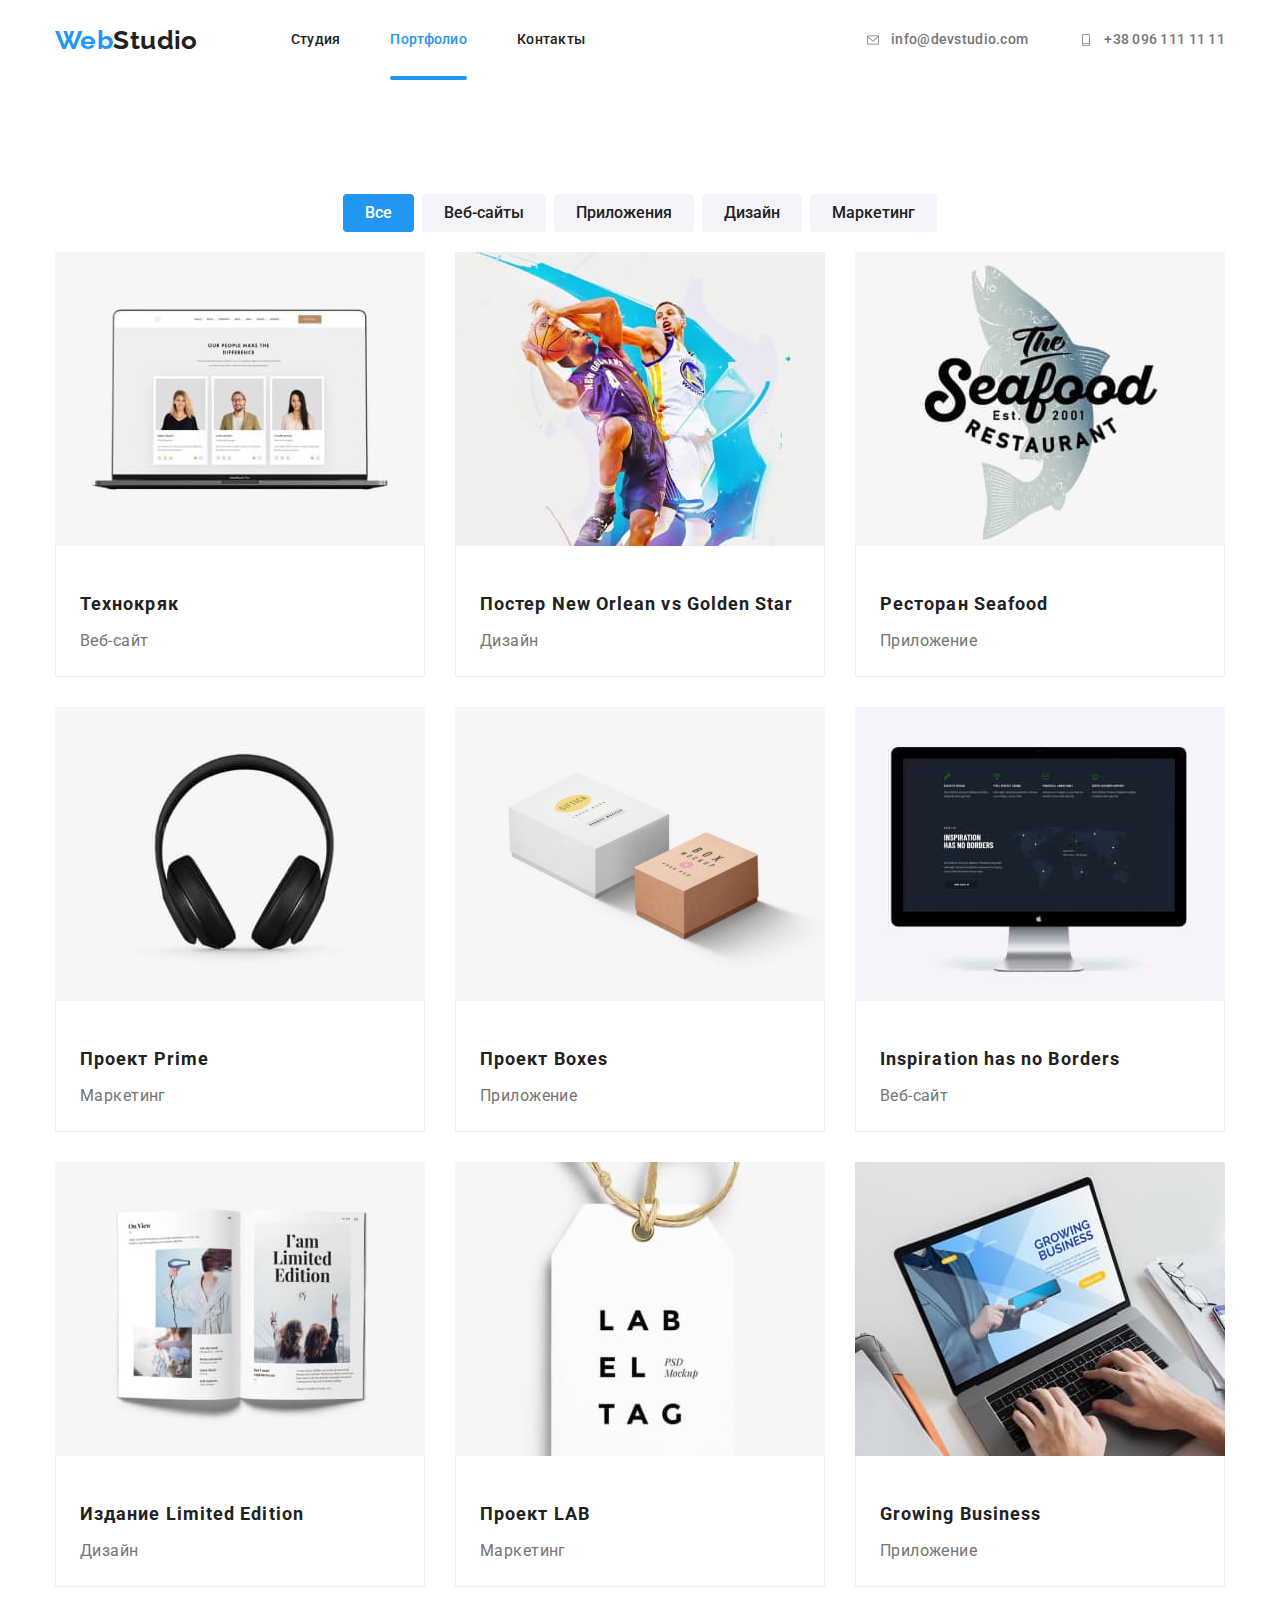
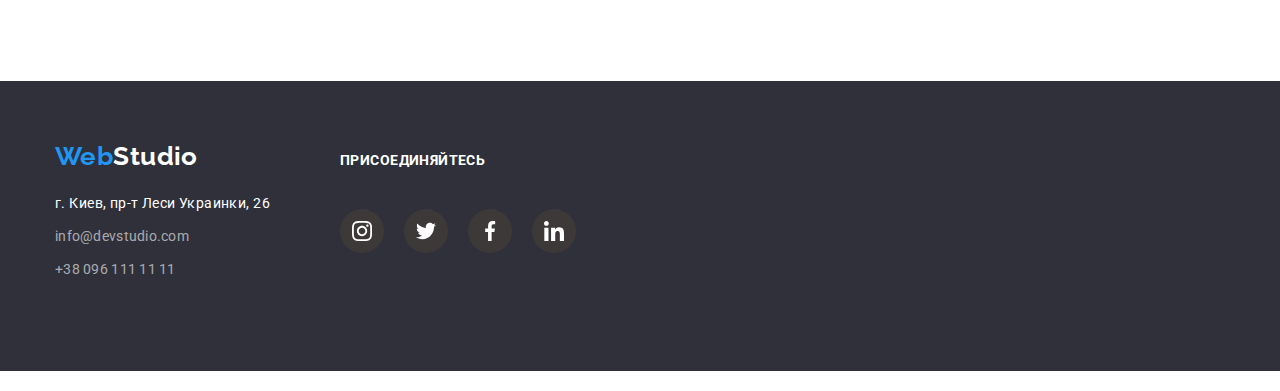
==== portfolio.html @ 8112ef8c "6 дз" ====
<!DOCTYPE html>
<html lang="en">
<head>
    <meta charset="UTF-8">
    <meta http-equiv="X-UA-Compatible" content="IE=edge">
    <meta name="viewport" content="width=device-width, initial-scale=1.0">
    <title>portfolio</title>
    <link href="https://fonts.googleapis.com/css2?family=Raleway:wght@700&family=Roboto:wght@400;500;700;900&display=swap" rel="stylesheet">
    <link rel="stylesheet" href="https://cdnjs.cloudflare.com/ajax/libs/modern-normalize/1.1.0/modern-normalize.min.css">
    <link rel="stylesheet" href="css/style.css">
</head>
<body>
    <header class="header">
        <div class="container">
        <nav class="header-nav main">
            <a class="logo link" href="./index.html">
                <span class="accent">Web</span>Studio</a>
    
            <ul class="nav-list list">
                <li class="header-item"><a class="nav-link link" href="./index.html">Студия</a></li>
                <li class="header-item"><a class="nav-link link current" href="./portfolio.html">Портфолио</a></li>
                <li class="header-item"><a class="nav-link link" href="">Контакты</a></li>
            </ul>
        </nav>

       
        <ul class="contacts-list list">
            <li class="header-item">
                <a class="contact-link link" href="mailto:info@devstudio.com">
                     <svg class="header-icon" width="16" height="12">
                        <use href="./images/icons.svg#icon-email-1"></use>
                    </svg>
                    info@devstudio.com</a></li>
            <li class="header-item">
                <a class="contact-link link" href="tel:+380961111111">
                     <svg class="header-icon" width="16" height="12">
                        <use href="./images/icons.svg#icon-mobile-2" ></use>
                    </svg>
                    +38 096 111 11 11</a></li>
        </ul>
        </div> 
        
        </header>
        <main>
            <section class="section portfolio">
                <div class="container"> 
                <h1 class="visually-hidden">Портфолио</h1>
                <ul class="btn-list list">
                    <li class="portfolio-item"><button class="portfolio-btn current" type="button">Все</button></li>
                    <li class="portfolio-item"><button class="portfolio-btn" type="button">Веб-сайты</button></li>
                    <li class="portfolio-item"><button class="portfolio-btn" type="button">Приложения</button></li>
                    <li class="portfolio-item"><button class="portfolio-btn" type="button">Дизайн</button></li>
                    <li class="portfolio-item"><button class="portfolio-btn" type="button">Маркетинг</button></li>
                </ul>
                <ul class="card-list list">
                    <li class="card-item">
                        <a class="link" href="">
                            <div class="card-top">
                        <img src="./images/portfolio/portfolio-1.jpg" alt="Веб-сайт" width="370" /></a>
                        <p class="card-top-text">
                            Ресурс предлагает комплексные предложения с разным уровнем 
                            функционала и сервисов. 
                            Все это позволит посетителю получить исчерпывающие сведения <br />о компании или частном лице.
                        </p>
                    </div> 
                        <div class="thumbs">
                        <h2 class="card-title">Технокряк</h2>
                        <p class="card-desc">Веб-сайт</p>  
                    </div>    
                                    
                    </li>
                    <li class="card-item">
                        <div class="card-top">
                        <a class="link" href="">
                        <img src="./images/portfolio/portfolio-2.jpg" alt="Дизайн" width="370" /></a>
                        <p class="card-top-text">
                            Ресурс предлагает комплексные предложения с разным уровнем 
                            функционала и сервисов. 
                            Все это позволит посетителю получить исчерпывающие сведения <br />о компании или частном лице.
                        </p>
                    </div> 
                        <div class="thumbs">
                        <h2 class="card-title">Постер New Orlean vs Golden Star</h2>
                        <p class="card-desc">Дизайн</p>  
                    </div>

                    </li>
                    <li class="card-item">
                        <div class="card-top">
                        <a class="link" href="">
                        <img src="./images/portfolio/portfolio-3.jpg" alt="Приложение" width="370" /></a>
                        <p class="card-top-text">
                            Ресурс предлагает комплексные предложения с разным уровнем 
                            функционала и сервисов. 
                            Все это позволит посетителю получить исчерпывающие сведения <br />о компании или частном лице.
                        </p>
                    </div> 
                        <div class="thumbs">
                        <h2 class="card-title">Ресторан Seafood</h2>
                        <p class="card-desc">Приложение</p>  
                    </div>
                    </li>
                    <li class="card-item">
                        <div class="card-top">
                        <a class="link" href="">
                        <img src="./images/portfolio/portfolio-4.jpg" alt="Маркетинг" width="370" /></a>
                        <p class="card-top-text">
                            Ресурс предлагает комплексные предложения с разным уровнем 
                            функционала и сервисов. 
                            Все это позволит посетителю получить исчерпывающие сведения <br />о компании или частном лице.
                        </p>
                    </div> 
                        <div class="thumbs">
                        <h2 class="card-title">Проект Prime</h2>
                        <p class="card-desc">Маркетинг</p>  
                    </div>
                    </li>
                    <li class="card-item">
                        <div class="card-top">
                        <a class="link" href="">
                        <img src="./images/portfolio/portfolio-5.jpg" alt="Приложение" width="370" /></a>
                        <p class="card-top-text">
                            Ресурс предлагает комплексные предложения с разным уровнем 
                            функционала и сервисов. 
                            Все это позволит посетителю получить исчерпывающие сведения <br />о компании или частном лице.
                        </p>
                    </div> 
                        <div class="thumbs">
                        <h2 class="card-title">Проект Boxes</h2>
                        <p class="card-desc">Приложение</p>  
                    </div>
                    </li>
                    <li class="card-item">
                        <div class="card-top">
                        <a class="link" href="">
                        <img src="./images/portfolio/portfolio-6.jpg" alt="Веб-сайт" width="370" /></a>
                        <p class="card-top-text">
                            Ресурс предлагает комплексные предложения с разным уровнем 
                            функционала и сервисов. 
                            Все это позволит посетителю получить исчерпывающие сведения <br />о компании или частном лице.
                        </p>
                    </div> 
                        <div class="thumbs">
                        <h2 class="card-title">Inspiration has no Borders</h2>
                        <p class="card-desc">Веб-сайт</p>  
                    </div>
                    </li>
                    <li class="card-item">
                        <div class="card-top">
                        <a class="link" href="">
                        <img src="./images/portfolio/portfolio-7.jpg" alt="Дизайн" width="370" /></a>
                        <p class="card-top-text">
                            Ресурс предлагает комплексные предложения с разным уровнем 
                            функционала и сервисов. 
                            Все это позволит посетителю получить исчерпывающие сведения <br />о компании или частном лице.
                        </p>
                    </div> 
                        <div class="thumbs">
                        <h2 class="card-title">Издание Limited Edition</h2>
                        <p class="card-desc">Дизайн</p>  
                    </div>
                    </li>
                    <li class="card-item">
                        <div class="card-top">
                        <a class="link" href="">
                        <img src="./images/portfolio/portfolio-8.jpg" alt="Маркетинг" width="370" /></a>
                        <p class="card-top-text">
                            Ресурс предлагает комплексные предложения с разным уровнем 
                            функционала и сервисов. 
                            Все это позволит посетителю получить исчерпывающие сведения <br />о компании или частном лице.
                        </p>
                    </div> 
                        <div class="thumbs">
                        <h2 class="card-title">Проект LAB</h2>
                        <p class="card-desc">Маркетинг</p>  
                    </div>    
                    </li>
                    <li class="card-item">
                        <div class="card-top">
                        <a class="link" href="">
                        <img src="./images/portfolio/portfolio-9.jpg" alt="Приложение" width="370" /></a>
                        <p class="card-top-text">
                            Ресурс предлагает комплексные предложения с разным уровнем 
                            функционала и сервисов. 
                            Все это позволит посетителю получить исчерпывающие сведения <br />о компании или частном лице.
                        </p>
                    </div> 
                        <div class="thumbs">
                        <h2 class="card-title">Growing Business</h2>
                        <p class="card-desc">Приложение</p>  
                    </div>
                    </li>
                </ul>
                </div>
            </section>
        </main>
        <footer class="footer">
    
            <div class="footer-container">
                <div class="footer-flex">
            <a class="logo link" href="/">
                <span class="accent">Web</span>Studio</a>
            <ul class="footer-list list">
                <li class="adress-item">
                    <a class="adress-link link" href="https://goo.gl/maps/D3uRbkzvZpGUqhTm6" target="_blank" rel="noopener noreferrer">г. Киев, пр-т Леси Украинки, 26</a>
                </li>
                <li class="adress-item">
                    <a class="contact-link link list" href="mailto:info@devstudio.com">info@devstudio.com</a>
                </li>
                <li class="adress-item">
                    <a class="contact-link link list" href="tel:+380961111111">+38 096 111 11 11</a>
                </li>
            </ul>
        </div>
        <div class="footer-soc">
            <h2 class="footer-title">присоединяйтесь</h2>
            <ul class="footer-soc-list list">
                <li class="footer-soc-item">
                    <a href="" class="footer-soc-link">
                        <svg class="footer-soc-icon" width="20" height="20">
                            <use href="./images/icons.svg#icon-instagram-1"></use> 
                            </svg> 
                </li>
                <li class="footer-soc-item">
                    <a href="" class="footer-soc-link">
                        <svg class="footer-soc-icon" width="20" height="20">
                            <use href="./images/icons.svg#icon-twitter-2"></use> 
                            </svg>
                </li>
                <li class="footer-soc-item">
                    <a href="" class="footer-soc-link">
                        <svg class="footer-soc-icon" width="20" height="20">
                            <use href="./images/icons.svg#icon-facebook-3"></use> 
                            </svg>
                </li>
                <li class="footer-soc-item">
                    <a href="" class="footer-soc-link">
                        <svg class="footer-soc-icon" width="20" height="20">
                            <use href="./images/icons.svg#icon-linkedin-4"></use> 
                            </svg>
                </li>
            </ul>
        
        </div>
    </div>
        </footer>
</body>

</html>
---- css/style.css ----
:root {
    --primary-text-color: #757575;
    --secondary-text-color: #212121;
    --primary-white-color: #ffffff;
    --accent-color: #2196F3;
    --secondary-font-family: "Raleway", sans-serif;
    --primary-font-family: "Roboto", sans-serif;

}

html {
    box-sizing: border-box;
}

*,
*::before,
*::after {
    box-sizing: inherit;
}

body {
 font-family: var(--primary-font-family);
 color: var(--primary-text-color);
 background-color: var(--primay-white-color);
 font-size: 14px;
 letter-spacing: 0.03em;
}

.link  { 
    list-style: none;
    padding-left: 0;
    margin: 0;
    text-decoration: none;
}

.list { 
    list-style: none;
    padding-left: 0;
    margin: 0;
    padding: 0px;
}

.section {
    padding: 94px 0;
}

.container {
    margin-left: auto;
    margin-right: auto;
    padding-left: 15px;
    padding-right: 15px;
    width: 1200px;
    
}

h1, h2, h3, h4, h5, h6, p { 
    margin-top: 0;
    margin-bottom: 0px;
}

.img { 
    display: block;
    max-width: 100%;
    height: auto;
}

.adress { 
    font-style: normal;
}

.visually-hidden {
    position: absolute;
    width: 1px;
    height: 1px;
    margin: -1px;
    border: 0;
    padding: 0;
    
    white-space: nowrap;
    clip-path: inset(100%);
    clip: rect(0 0 0 0);
    overflow: hidden;
  }

.hero-title {
font-size: 36px;
line-height: 1.16;
text-align: center;
color: var(--secondary-text-color);

}

.section-title {
font-size: 36px;
line-height: 1.16;
text-align: center;
color: var(--secondary-text-color);

}

/* logo webstudio */
.logo {
font-family: var(--secondary-font-family);    
font-size: 26px;
line-height: 1.19;
color: var(--secondary-text-color);
font-weight: 700;
}

.logo.link {
    margin-right: 93px;
    
}

.accent { 
    color: var(--accent-color);
}

/* ссылки студия,портфолио,контакты,*/

.nav-link,
.contact-link {
padding-top: 32px;
padding-bottom: 32px;
display: block;

font-weight: 500;
line-height: 1.14;
letter-spacing: 0.02em;
color: var(--secondary-text-color);

transition-property: color;
transition-duration: 250ms;
transition-timing-function: cubic-bezier(0.4, 0, 0.2, 1);
}

.nav-link:hover,
.nav-link:focus,
.contact-link:hover,
.contact-link:focus,
.current {
color: var(--accent-color);
}

.nav-link.current {
    position: relative;
}

.nav-link.current::after {
    position: absolute;
    content: "";
    width: 100%;
    height: 4px;
    background: var(--accent-color);
    border-radius: 2px;
    display: block;
    bottom: 0px;
}



.header-item:not(:last-child) {
    margin-right: 50px;
}

.header-nav.main {
    display: flex;
    align-items: center;
}

.nav-list,
.contacts-list {
    display: flex;
align-items: center;
}

.contacts-list {
    margin-left: auto;
}

.header .container {
    display: flex;
    align-items: center;

}



/* емейл,телефон */

.contact-link {
color: var(--primary-text-color);
display: flex;
align-items: center;
}



.header-item .list {
    padding: 0px;
    margin-left: 0px;
}

.header-icon {
    fill: currentColor;
    margin-right: 10px;
}



/* button hero*/

.button {
    display: inline-block;
    border-radius: 4px;
    padding: 10px 32px;
    min-width: 200px;
    border: 1px solid transparent;
    align-items: center;
    margin-bottom: 20px;
    background: var(--accent-color);
    color: var(--primary-white-color);
    cursor: pointer;
}

/* HERO */

.hero {
    background: #2F303A;
    text-align: center;
    padding: 200px 0px;
    background-image: linear-gradient(rgba(47, 48, 58, 0.4),rgba(47, 48, 58, 0.4)), url(../images/people1.jpg);
    background-repeat: no-repeat;
    background-position: center;
    background-size: cover;
    max-width: 1600px;
    margin: 0 auto;
}



.hero-title {
margin-top: 0px;
margin-bottom: 30px;
text-transform: uppercase;

max-width: 650px;
margin-left: auto;
margin-right: auto;
font-size: 44px;
line-height: 1.36;
letter-spacing: 0.06em;
color: #ffffff;
}

/* секция  about */


.about-subtitle {
    margin-bottom: 10px;
margin-top: 0px;

font-size: 14px;
line-height: 1.14;
color: var(--secondary-text-color);
font-weight: 700;
text-transform: uppercase;
}

.about-list {
    
    margin-top: 0px;
    margin-bottom: 0px;
    display: flex;
    align-items: center;
    justify-content: space-between;
}

.about-description {
   line-height: 1.71;
}

.about-item {
   width: 270px;
 
}

.about-soc-list {
    width: 100%;
    height: 120px;
    background-color: #F5F4FA;
    border-radius: 4px;
    margin-bottom: 30px;
    display: flex;
    align-items: center;
    justify-content: center;

}


/* work */

.work {
  padding-top: 0px;
  }

.section-title {

    margin-bottom: 50px;
    
}

.work-list {
    align-items: center;
    justify-content: space-between;


}  
/*-------- */
.work-fon {
    display: flex;
    align-items: center;
    justify-content: space-between;
}

.work-item {
position: relative;
font-weight: 700;
font-size: 14px;
line-height: 1.14;
text-transform: uppercase;
color: #FFFFFF;
}

.work-text {
    position: absolute;
    bottom: 0;
    width: 370px;
    height: 70px;
    display: flex;
    align-items: center;
    justify-content: center;
    
    background: rgba(47, 48, 58, 0.8);
}
/* ------ */


/* секция наша команда */

.team {
    margin-top: 0px;
    margin-bottom: 0px;

    background: #F5F4FA;
}

.team-section {
    margin-top: 0px;
    margin-bottom: 50px;
}

.team-subtitle {
font-size: 16px;
line-height: 1.18;
letter-spacing: 0.03em;
font-weight: 500;
margin-bottom: 10px;


color: var(--secondary-text-color)
}


.team-list {
    display: flex;
    align-items: center;
    justify-content: space-between;
    
}

.team-item {
    background-color: var(--primary-white-color);
    box-shadow: 0px 1px 3px rgba(0, 0, 0, 0.12), 0px 1px 1px rgba(0, 0, 0, 0.14), 0px 2px 1px rgba(0, 0, 0, 0.2);
    border-radius: 0px 0px 4px 4px;
}

.thumb{
    padding: 30px 32px;
    text-align: center;
}

.team-soc-list {
    display: flex;
    justify-content: center;

}

.team-soc-item {
    width: 44px;
    height: 44px;
    margin-top: 16px;
    
}

.team-soc-item + .team-soc-item {
    margin-left: 10px;

}

.team-soc-link {
    width: 100%;
    height: 100%;
    background-color:FFFFFF;
    display: flex;
    align-items: center;
    justify-content: center;
    border-radius: 50%;

    transition-property: background-color;
    transition-duration: 250ms;
    transition-timing-function: cubic-bezier(0.4, 0, 0.2, 1);
    
}

.team-soc-icon {
    fill: #AFB1B8;
}

.team-soc-link:hover {
background-color: var(--accent-color);

}

.team-soc-link:hover .team-soc-icon {
fill: #F5F4FA;
}

/* customers */

.customers {
    margin-top: 0px;
    margin-bottom: 0px;

    background-color: var(--primary-white-color)

   
}

.customers-list-item {
    width: 170px;
    height: 92px;

     
}


.customers-list-item + .customers-list-item{
margin-left: 30px;

}

.customers-list-link {
width: 100%;
height: 100%;
background-color: #FFFFFF;;
display: flex;
align-items: center;
justify-content: center;
border: 1px solid #AFB1B8;
border-radius: 4px;

}

.customers-list-item:hover {
    color: var(--accent-color);
    border: 1px solid var(--accent-color);
    border-radius: 4px;
}

.customers-list-item:hover .customers-list-icon {
    fill: var(--accent-color);
}

.customers-list-icon {
    fill:  #AFB1B8;

    transition-property: fill;
    transition-duration: 250ms;
    transition-timing-function: cubic-bezier(0.4, 0, 0.2, 1);
}


.customers-list{
    display: flex;
    align-items: center;
    justify-content: space-between;

}

/* footer */

.footer {
background: #2F303A;


}

.footer-container {
    margin: auto;
    width: 1200px;
    padding: 60px 15px;
}

.adress-item {
    margin-bottom: 9px;
}

.footer .logo {
color: var(--primary-white-color);
margin-right: 0px;
margin-bottom: 20px;
display: block;

}

.adress-link {
font-size: 14px;
line-height: 1.71;
color: var(--primary-white-color);
}



.footer-item:not(:last-child){
    margin-bottom: 10px;
}



.footer .contact-link {
color:rgba(255, 255, 255, 0.6);
font-weight: 400;
line-height: 1.71;
padding: 0px;
}


.nav-link:hover,
.nav-link:focus,
.contact-link:hover,
.contact-link:focus,
.current {
    color: var(--accent-color);
}


.footer-container {
    display: flex;
    flex-direction: row;
    align-items: baseline;
    

}

.footer-soc {
    margin-left: 70px;
}

.footer-title {
    color: #ffffff;
    margin-bottom: 20px;
    justify-content:center;
    font-family: 'Roboto';
    font-style: normal;
    font-weight: 700;
    font-size: 14px;
    line-height: 1.14;
    letter-spacing: 0.03em;
    text-transform: uppercase;

}

.footer-soc-list {
    display: flex;
    justify-content: center;
    align-items: center;
    margin-top: 20px;
}

.footer-soc-item {
    width: 44px;
    height: 44px;
    margin-top: 20px;
    border-radius: 50%;
    background-color:#3d3939;
    display: flex;
    justify-content: center;
    align-items: center;
    padding: 20px;

    transition-property: background-color;
    transition-duration: 250ms;
    transition-timing-function: cubic-bezier(0.4, 0, 0.2, 1);
}

.footer-soc-item + .footer-soc-item {
    margin-left: 10px;

}

.footer-soc-link {
    width: 20px;
    height: 20px;
    fill: #FFFFFF;
    display: flex;
    justify-content: center;
    align-items: center;
    
}


.footer-soc-item:hover {
    background-color: var(--accent-color);
}

.footer-soc-item:hover .footer-soc-icon {
    fill: #F5F4FA;
    }
    

/* ПОРТФОЛИО */

.portfolio-btn {

font-family: 'Roboto';
font-weight: 500;
font-size: 16px;
line-height: 1.62;


background-color: #F5F4FA;
border-radius: 4px;

color: var(--secondary-text-color);
cursor: pointer;
border: none;
padding: 6px 22px;

transition-property: background-color, color;
transition-duration: 250ms;
transition-timing-function: cubic-bezier(0.4, 0, 0.2, 1);

}

.portfolio-btn:hover,
.portfolio-btn:focus {
    background-color: var(--accent-color);
    color: var(--primary-white-color);
}

.portfolio-btn.current {
    background-color: var(--accent-color);
    color: var(--primary-white-color);
}

.portfolio-item:not(:last-child){
    margin-right: 8px;
}



.btn-list {
    display: flex;
    justify-content: center;
    padding: 20px;
    
}

img{
    display: block;
    
}

.card-list {
    display: flex;
    flex-wrap: wrap;
    margin-right: -30px;
    margin-bottom: -30px;
    }

.card-item {
    margin-right: 30px;
    margin-bottom: 30px;
    width: 370px;
    width: calc((100% - 90px) / 3);
    background-color: #ffffff;

    transition-property:  box-shadow;
    transition-duration: 250ms;
    transition-timing-function: cubic-bezier(0.4, 0, 0.2, 1);
    
    }

.card-item:hover {
  box-shadow: 0px 1px 1px rgba(0, 0, 0, 0.12), 0px 4px 4px rgba(0, 0, 0, 0.06), 1px 4px 6px rgba(0, 0, 0, 0.16);
  cursor: pointer;
    }

    /* анимация карточек */

    .card-top {
       position: relative;
       overflow: hidden;
       
    }

    .card-top:hover {
        box-shadow: 0px 1px 1px rgba(0, 0, 0, 0.12), 0px 4px 4px rgba(0, 0, 0, 0.06), 1px 4px 6px rgba(0, 0, 0, 0.16);
    }

.card-top-text {
    position: absolute;
width: 100%;
height: 100%;
top: 0;
left: 0;
font-size: 18px;
line-height: 1.56;
color: var(--primary-white-color);
padding: 63px 24px;
background: rgba(33, 150, 243, 0.9);
transform: translateY(100%);
transition: 250ms;

}

.card-item:hover .card-top-text {
    transform: translate(0);
}

    /* -------- */

    .thumbs {
    padding: 20px 24px;
    text-align: left;
    width: 370px;
    border-left:  1px solid #EEEEEE;
    border-right: 1px solid #EEEEEE; 
    border-bottom:  1px solid #EEEEEE;
    }

.card-title {
    margin-top: 20px;
    margin-bottom: 0px;
    padding: 0px;
    

    font-size: 18px;
    line-height: 2;
    letter-spacing: 0.06em;
    color: var(--secondary-text-color);
}

.card-desc {
    margin-top: 4px;
    margin-bottom: 0px;
    padding: 0px;

    font-size: 16px;
    line-height: 1.88;
    color: var(--primary-text-color);
}


/* M O D A L */

.backdrop {
    position: fixed;
    top: 0;
    width: 100vw;
    height: 100vh;
    background-color: rgba(0, 0, 0, 0.2);
    transition: opacity 250ms, translate 250ms;
}

.modal {
position: absolute;
top: 50%;
left: 50%;
transform: translate(-50%, -50%);
width: 528px;
min-height: 581px;
background: #FFFFFF;
box-shadow: 0px 1px 3px rgba(0, 0, 0, 0.12), 0px 1px 1px rgba(0, 0, 0, 0.14), 0px 2px 1px rgba(0, 0, 0, 0.2);
border-radius: 4px;
}

.modal-button-icon {
    display: flex;
    align-items: center;
    justify-content: center;
    width: 30px;
    height: 30px;
    border-radius: 50%;
    background: #FFFFFF;
    border: 1px solid rgba(0, 0, 0, 0.1);
    position: absolute;
    top: 8px;
    right: 8px;
    cursor: pointer;
}

.is-hidden {
    visibility: hidden;
    opacity: 0;
    pointer-events: none;
}
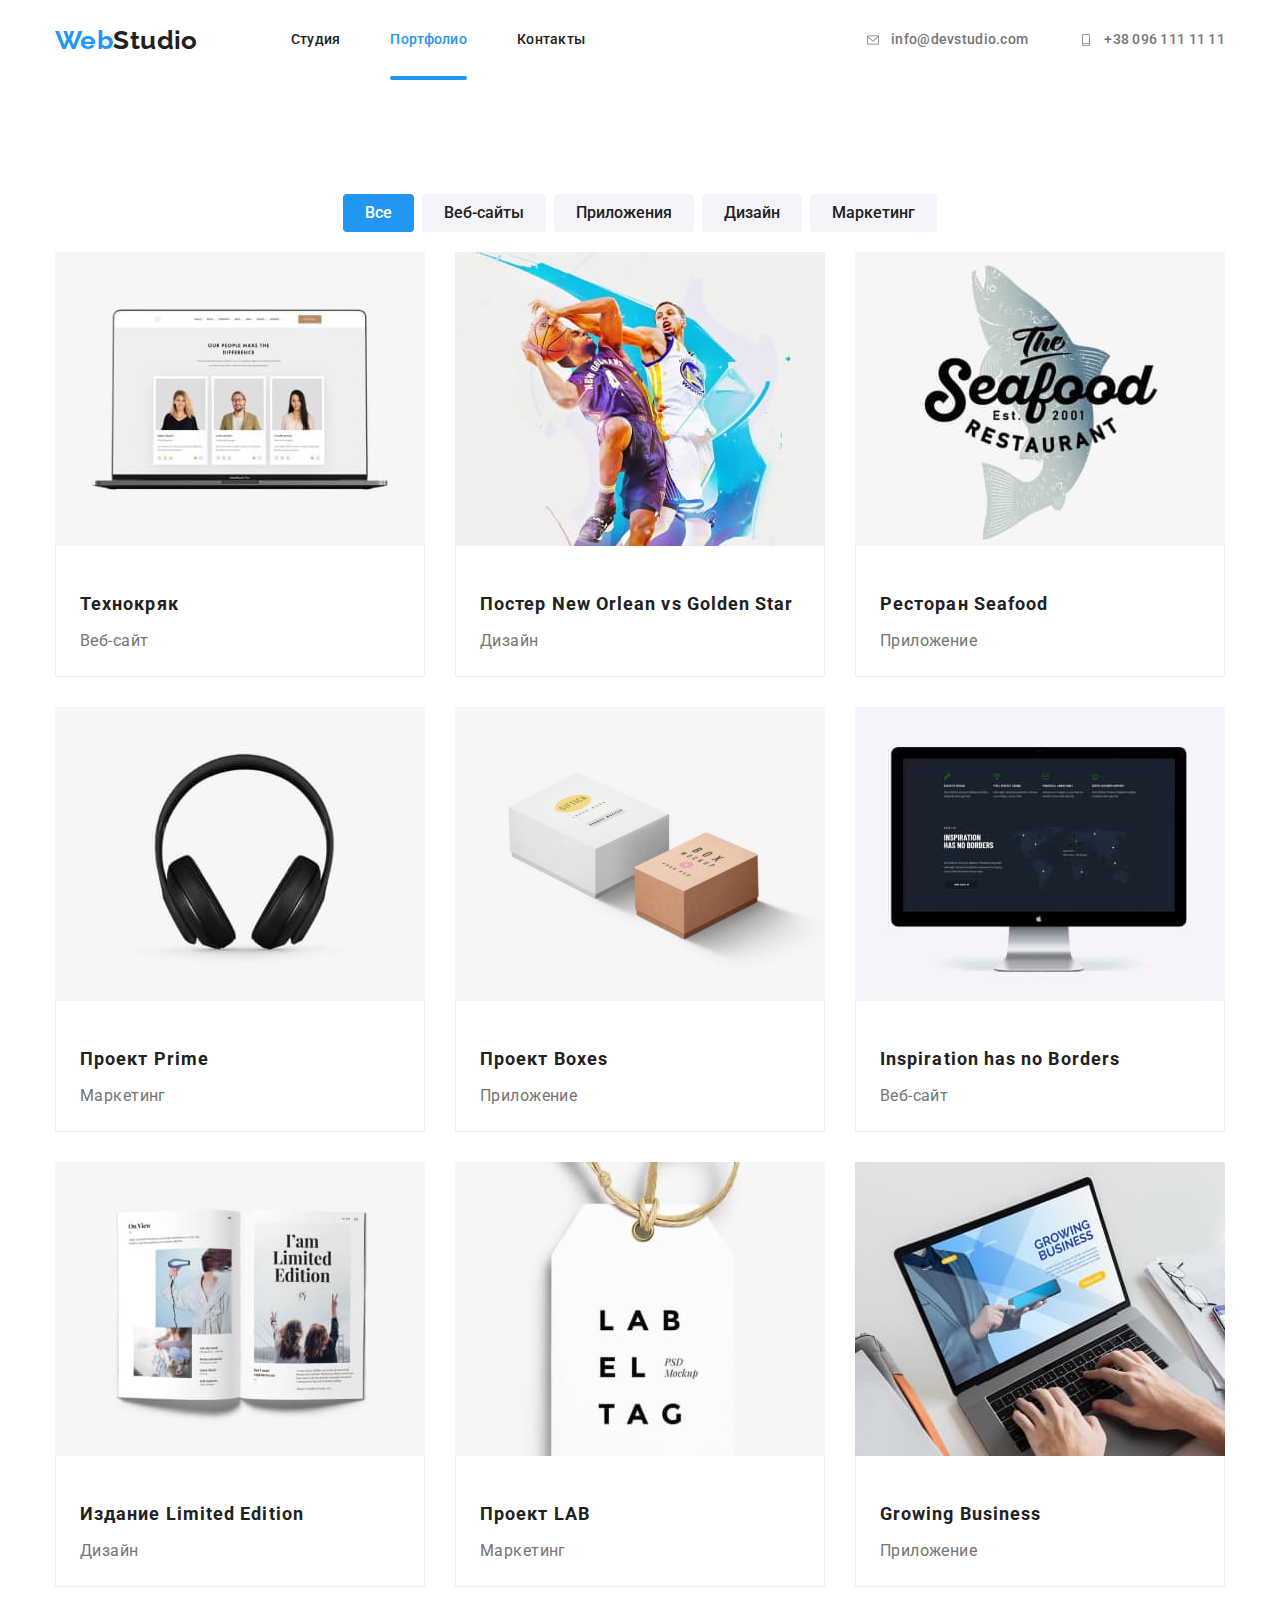
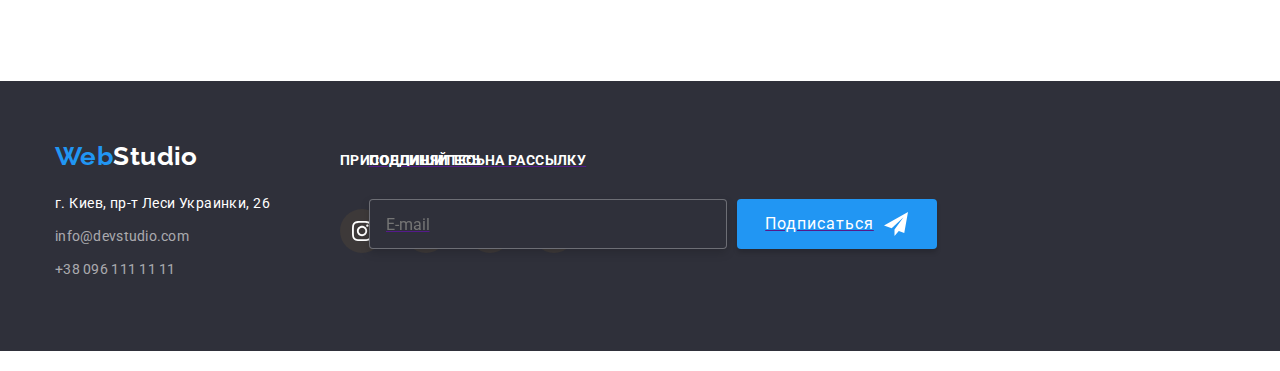
==== commit 94231b6a: "олирои" ====
--- a/portfolio.html
+++ b/portfolio.html
@@ -242,7 +242,17 @@
             </ul>
         
         </div>
-    </div>
+   
+    <div class="footer-mailing">
+        <p class="footer-maling-par">Подпишитесь на рассылку</p>
+        <form class="form-footer">
+            <input type="email" class="footer-input" name="user-name" placeholder="E-mail">
+              <button class="footer-but" type="submit">Подписаться <svg class="footer-button-icon" width="24" height="24"> 
+                <use href="./images/icons.svg#icon-airbus"></use>
+            </svg> </button>
+            </form>
+           </div>
+    
         </footer>
 </body>
 
--- a/css/style.css
+++ b/css/style.css
@@ -221,6 +221,10 @@
     background: var(--accent-color);
     color: var(--primary-white-color);
     cursor: pointer;
+    letter-spacing: 0.06em;
+    font-size: 16px;
+    line-height: 1.88;
+
 }
 
 /* HERO */
@@ -627,9 +631,67 @@
 .footer-soc-item:hover .footer-soc-icon {
     fill: #F5F4FA;
     }
-    
-
-/* ПОРТФОЛИО */
+
+
+    /* форма футер */
+
+.footer-mailing {
+ margin-left: 93px;
+ }    
+
+.form-footer {
+    display: flex;
+    align-items: center;
+}
+
+.footer-maling-par {
+font-weight: 700;
+font-size: 14px;
+line-height: 1.14;
+letter-spacing: 0.03em;
+text-transform: uppercase;
+color: #FFFFFF;
+padding-bottom: 20px;
+margin-bottom: 10px;
+}
+
+.footer-button-icon {
+width: 24px;
+height: 24px;
+fill: #ffffff;
+margin-left: 10px;
+}
+
+.footer-input {
+margin-right: 10px;
+width: 358px;
+height: 50px;
+box-sizing: border-box;
+font-size: 16px;
+line-height: 1.25;
+padding-left: 16px;
+border: 1px solid rgba(255, 255, 255, 0.3);
+filter: drop-shadow(0px 4px 4px rgba(0, 0, 0, 0.15));
+border-radius: 4px;
+background: #2F303A;
+}
+
+.footer-but {
+display: flex;
+align-items: center;
+justify-content: center;
+width: 200px;
+height: 50px;
+background: #2196F3;
+box-shadow: 0px 4px 4px rgba(0, 0, 0, 0.15);
+border-radius: 4px;
+border: #2196F3;
+font-size: 16px;
+line-height: 1.88;
+letter-spacing: 0.06em;
+color: #FFFFFF;
+}
+                  /* ПОРТФОЛИО */
 
 .portfolio-btn {
 
@@ -657,6 +719,7 @@
 .portfolio-btn:focus {
     background-color: var(--accent-color);
     color: var(--primary-white-color);
+    box-shadow: 0px 3px 1px rgba(0, 0, 0, 0.1), 0px 1px 2px rgba(0, 0, 0, 0.08), 0px 2px 2px rgba(0, 0, 0, 0.12);
 }
 
 .portfolio-btn.current {
@@ -781,19 +844,23 @@
     width: 100vw;
     height: 100vh;
     background-color: rgba(0, 0, 0, 0.2);
-    transition: opacity 250ms, translate 250ms;
+    transition: opacity 320ms cubic-bezier(0.4, 0, 0.2, 1), visibility 250ms cubic-bezier(0.4, 0, 0.2, 1);
 }
 
 .modal {
 position: absolute;
 top: 50%;
 left: 50%;
-transform: translate(-50%, -50%);
 width: 528px;
 min-height: 581px;
 background: #FFFFFF;
 box-shadow: 0px 1px 3px rgba(0, 0, 0, 0.12), 0px 1px 1px rgba(0, 0, 0, 0.14), 0px 2px 1px rgba(0, 0, 0, 0.2);
 border-radius: 4px;
+transform: translate(-50%, -50%) scale(1);
+}
+
+.is-hidden .modal {
+    transform: translate(-50%, -50%) scale(0.8);
 }
 
 .modal-button-icon {
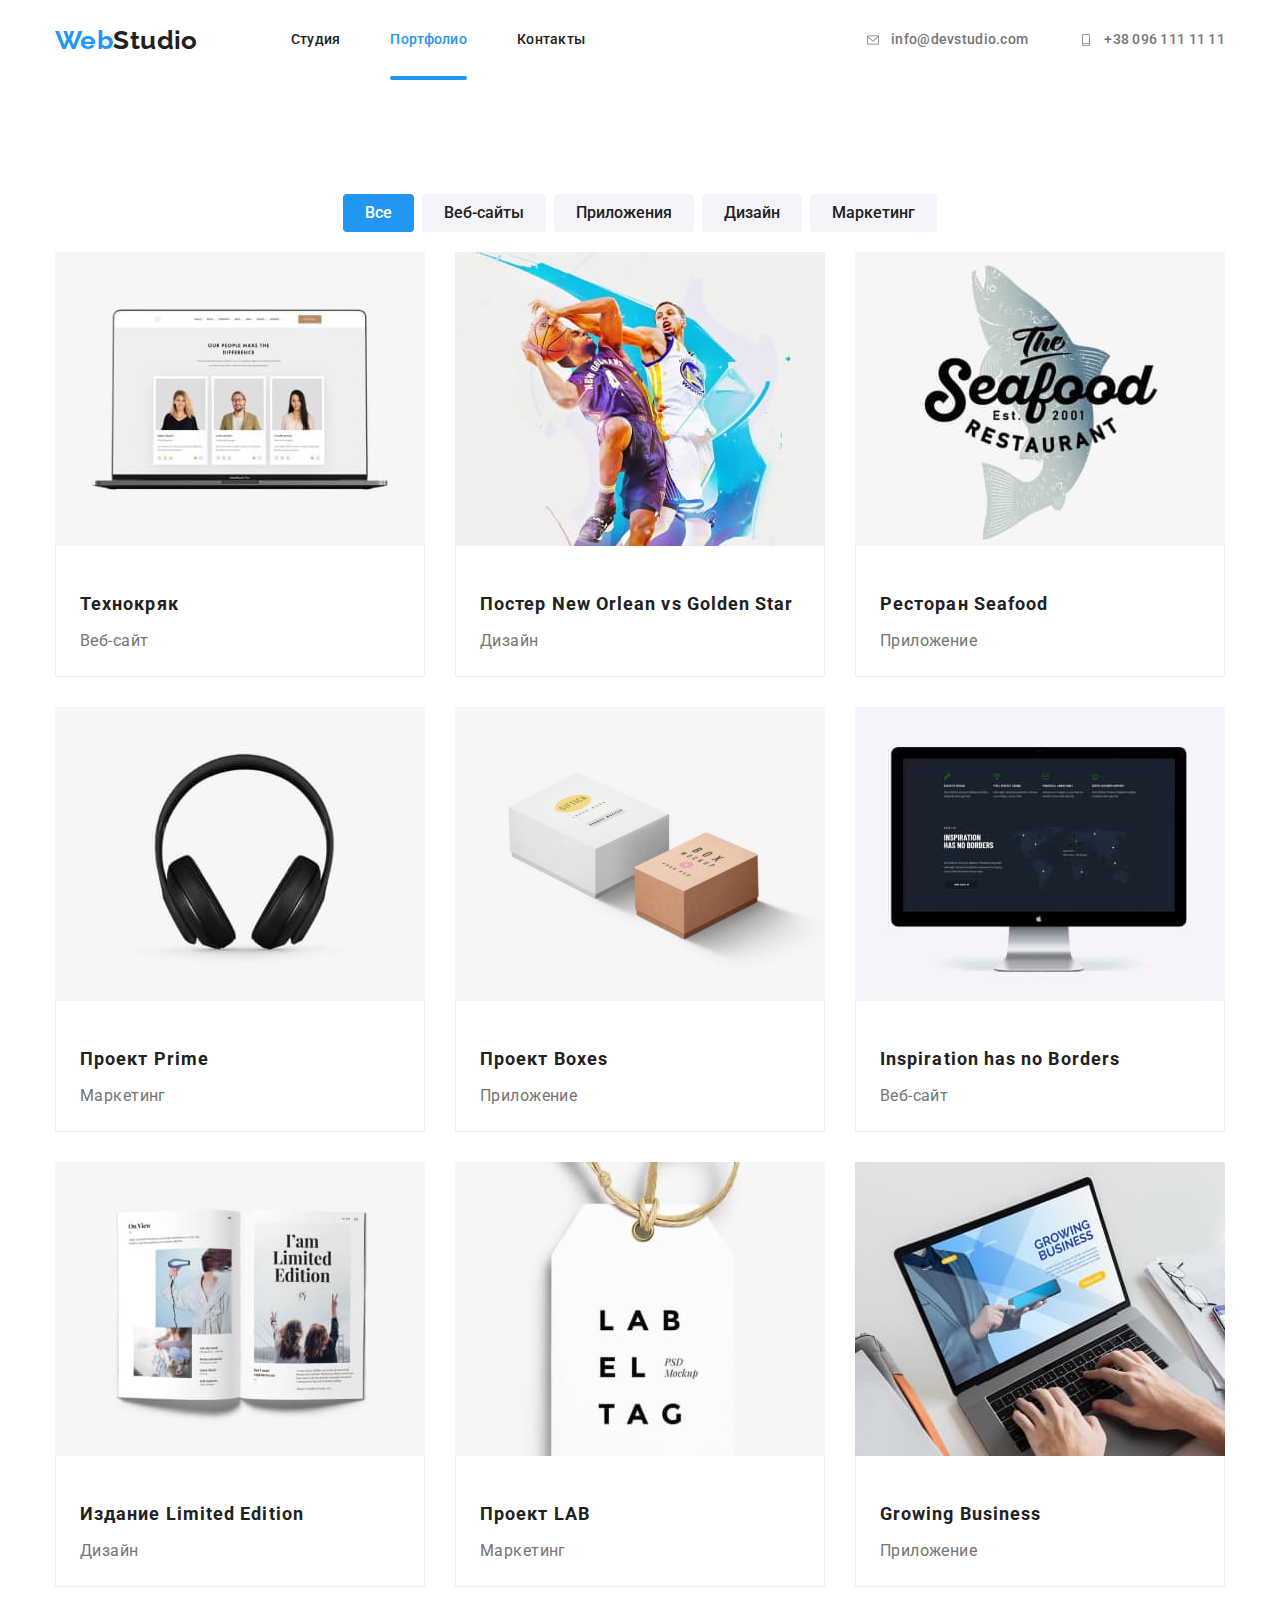
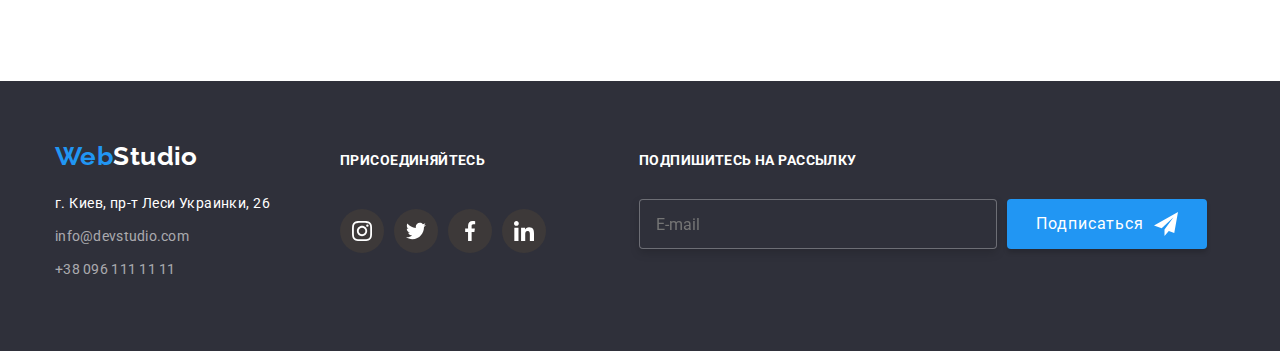
==== commit e33896b5: "6дезе" ====
--- a/portfolio.html
+++ b/portfolio.html
@@ -219,40 +219,42 @@
                     <a href="" class="footer-soc-link">
                         <svg class="footer-soc-icon" width="20" height="20">
                             <use href="./images/icons.svg#icon-instagram-1"></use> 
-                            </svg> 
+                            </svg>
+                        </a> 
                 </li>
                 <li class="footer-soc-item">
                     <a href="" class="footer-soc-link">
                         <svg class="footer-soc-icon" width="20" height="20">
                             <use href="./images/icons.svg#icon-twitter-2"></use> 
                             </svg>
+                        </a>
                 </li>
                 <li class="footer-soc-item">
                     <a href="" class="footer-soc-link">
                         <svg class="footer-soc-icon" width="20" height="20">
                             <use href="./images/icons.svg#icon-facebook-3"></use> 
                             </svg>
+                        </a>
                 </li>
                 <li class="footer-soc-item">
                     <a href="" class="footer-soc-link">
                         <svg class="footer-soc-icon" width="20" height="20">
                             <use href="./images/icons.svg#icon-linkedin-4"></use> 
                             </svg>
+                        </a>
                 </li>
             </ul>
+        </div>
         
-        </div>
-   
-    <div class="footer-mailing">
-        <p class="footer-maling-par">Подпишитесь на рассылку</p>
-        <form class="form-footer">
-            <input type="email" class="footer-input" name="user-name" placeholder="E-mail">
-              <button class="footer-but" type="submit">Подписаться <svg class="footer-button-icon" width="24" height="24"> 
-                <use href="./images/icons.svg#icon-airbus"></use>
-            </svg> </button>
-            </form>
-           </div>
-    
+            <div class="footer-mailing">
+            <p class="footer-maling-par">Подпишитесь на рассылку</p>
+            <form class="form-footer">
+                <input type="email" class="footer-input" name="user-name" placeholder="E-mail">
+                  <button class="footer-but" type="submit">Подписаться <svg class="footer-button-icon" width="24" height="24"> 
+                    <use href="./images/icons.svg#icon-airbus"></use>
+                </svg> </button>
+                </form>
+               </div>
         </footer>
 </body>
 
--- a/css/style.css
+++ b/css/style.css
@@ -848,6 +848,7 @@
 }
 
 .modal {
+    padding: 40px;
 position: absolute;
 top: 50%;
 left: 50%;
@@ -882,4 +883,74 @@
     visibility: hidden;
     opacity: 0;
     pointer-events: none;
+}
+
+               /* НАПОЛНЕНИЕ МОДАЛКИ */
+
+.modal-title {
+    margin-bottom: 12px;
+font-weight: 700;
+font-size: 20px;
+line-height: 1.15;
+text-align: center;
+letter-spacing: 0.03em;
+color: #212121;
+}    
+
+.modal-input {
+    width: 100%;
+    height: 40px;
+    border: 1px solid rgba(33, 33, 33, 0.2);
+    border-radius: 4px;
+    padding-left: 12px;
+    font-size: 12px;
+    cursor: pointer;
+}
+
+.modal-input:focus, 
+.modal-input:hover {
+    border-color: var(--accent-color);
+   
+}
+
+.modal-input:focus+ .modal-icon, 
+.modal-input:hover+ .modal-icon {
+    fill: var(--accent-color);
+}
+.modal-field {
+    margin-bottom: 10px;
+}
+
+
+.modal-lable {
+font-weight: 400;
+font-size: 12px;
+line-height: 1.16;
+letter-spacing: 0.01em;
+color: #757575;
+display: block;
+margin-bottom: 4px;
+}
+
+.modal-text {
+    width: 100%;
+    height: 138px;
+    border: 1px solid rgba(33, 33, 33, 0.2);
+    border-radius: 4px;
+    /* margin-bottom: 10px; */
+    padding: 12px;
+    font-size: 12px;
+    resize: none;
+}
+
+.modal-field-wrap {
+    position: relative;
+}
+
+.modal-icon {
+    position: absolute;
+    left: 7px;
+    top: 50%;
+    transform: translateY(-50%);
+    
 }